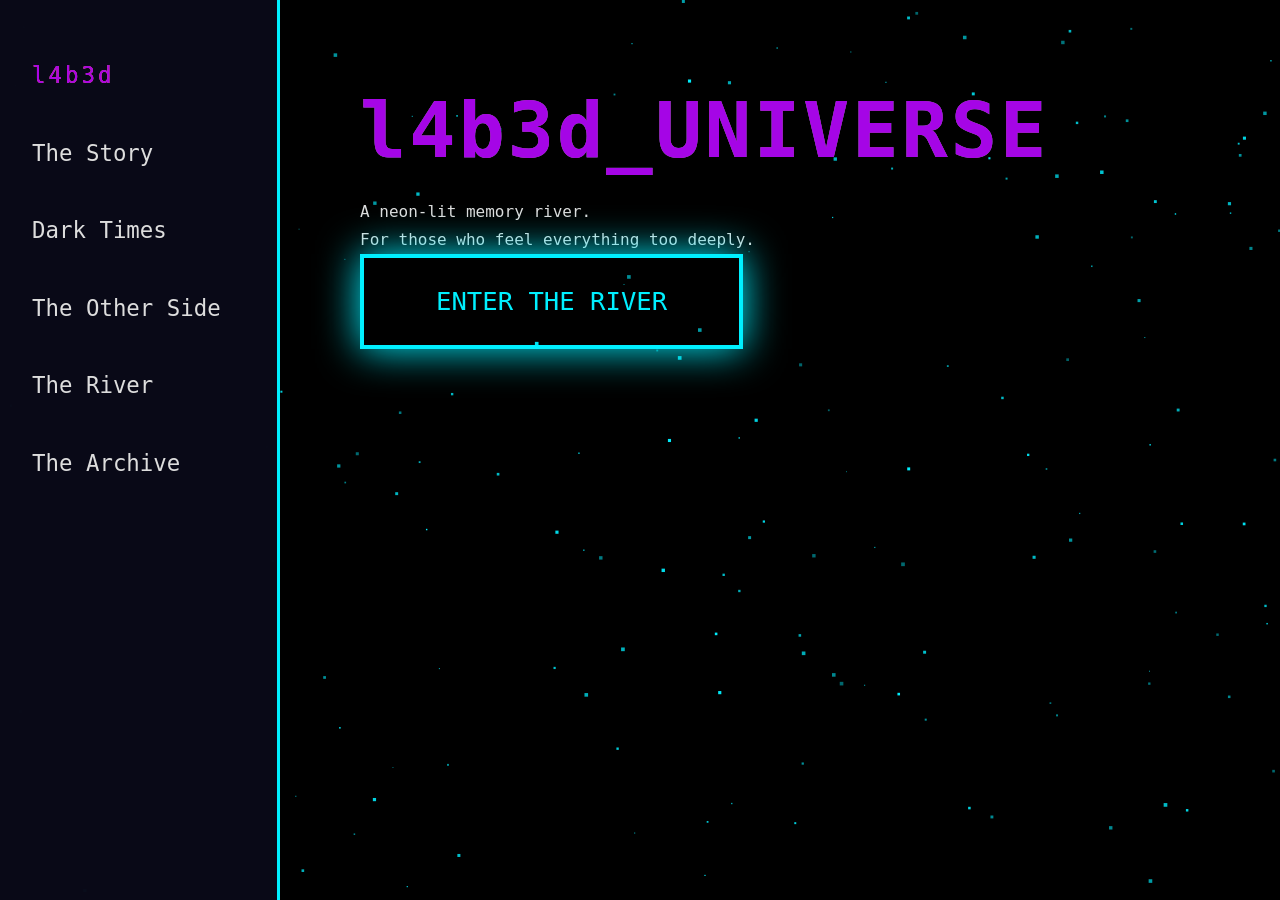
==== index.html @ 5bc18d7a "Initial commit - High-end premium l4b3d platform" ====
<!DOCTYPE html>
<html lang="en">
<head>
  <meta charset="UTF-8">
  <meta name="viewport" content="width=device-width, initial-scale=1.0">
  <title>l4b3d // ENTER THE RIVER</title>
  <link rel="stylesheet" href="style.css">
  <script defer src="script.js"></script>
</head>
<body class="home-page">
  <div class="noise-overlay"></div>
  <div class="background-layer"></div>
  <canvas class="particles-canvas" id="particles"></canvas>
  <div class="curtain" id="curtain"></div>

  <nav class="sidebar">
    <a href="index.html" class="logo glitch-text" data-text="l4b3d">l4b3d</a>
    <a href="the-story.html">The Story</a>
    <a href="dark-times.html">Dark Times</a>
    <a href="the-other-side.html">The Other Side</a>
    <a href="the-river.html">The River</a>
    <a href="the-archive.html">The Archive</a>
  </nav>

  <main class="hero">
    <h1 class="glitch-text hero-title" data-text="l4b3d_UNIVERSE">l4b3d_UNIVERSE</h1>
    <p class="tagline">A neon-lit memory river.<br>For those who feel everything too deeply.</p>
    <a href="the-river.html" class="enter-button">ENTER THE RIVER</a>
  </main>
</body>
</html>
---- style.css ----
:root {
  --neon-cyan: #00f0ff;
  --neon-pink: #ff003c;
  --neon-purple: #9d00ff;
  --dark: #050505;
  --glass: rgba(10,10,25,0.95);
}

* { margin:0; padding:0; box-sizing:border-box; }
body {
  background: var(--dark);
  color: #ddd;
  font-family: 'Share Tech Mono', monospace;
  line-height: 1.75;
  overflow-x: hidden;
}

.noise-overlay {
  position: fixed; inset: 0; z-index: 9999; pointer-events: none;
  background-image: url('https://i.imgur.com/3fZfK8L.png');
  opacity: 0.07; animation: noise 0.35s infinite;
}
.background-layer { position: fixed; inset: 0; z-index: -2; background: linear-gradient(rgba(5,5,15,0.88), rgba(5,5,15,0.88)), url('assets/gallery/f1.jpg') center/cover fixed; filter: brightness(0.32) contrast(1.15); }
.particles-canvas { position: fixed; inset: 0; z-index: -1; pointer-events: none; }
.curtain { position: fixed; inset: 0; background: #050505; z-index: 10000; transition: opacity 1.6s cubic-bezier(0.23,1,0.32,1); }

.sidebar {
  position: fixed; left: 0; top: 0; height: 100vh; width: 280px;
  background: var(--glass); backdrop-filter: blur(20px);
  border-right: 3px solid var(--neon-cyan);
  padding: 3.5rem 2rem; display: flex; flex-direction: column; gap: 2.4rem; z-index: 100;
}
.sidebar a { color: #ddd; text-decoration: none; font-size: 1.4rem; transition: all 0.3s cubic-bezier(0.23,1,0.32,1); }
.sidebar a:hover { color: var(--neon-cyan); text-shadow: 0 0 25px var(--neon-cyan); transform: translateX(10px); }

.glitch-text {
  position: relative; color: var(--neon-cyan); animation: glitch 2.2s infinite;
  font-size: 4.8rem; letter-spacing: 3px;
}
.glitch-text::before, .glitch-text::after {
  content: attr(data-text); position: absolute; top: 0; left: 0; opacity: 0.85;
}
.glitch-text::before { animation: glitch-1 0.9s infinite; color: var(--neon-pink); }
.glitch-text::after { animation: glitch-2 1.3s infinite; color: var(--neon-purple); }

@keyframes glitch { 0%,100% { transform: translate(0); } 20% { transform: translate(-3px,3px); } 40% { transform: translate(3px,-3px); } }

.enter-button, .premium-btn {
  padding: 1.3rem 4.5rem; border: 4px solid var(--neon-cyan); color: var(--neon-cyan);
  font-size: 1.6rem; text-decoration: none; display: inline-block; transition: all 0.4s cubic-bezier(0.23,1,0.32,1);
  box-shadow: 0 0 40px var(--neon-cyan);
}
.enter-button:hover, .premium-btn:hover { background: var(--neon-cyan); color: #000; transform: translateY(-4px) scale(1.02); }

main { margin-left: 280px; min-height: 100vh; padding: 4rem 5rem; }

/* Page-specific emotional tones */
.story-page .background-layer { filter: brightness(0.28) saturate(0.9); }
.dark-page .background-layer { filter: brightness(0.22) contrast(1.3); }
.river-page .background-layer { filter: brightness(0.35) saturate(1.1); }
.archive-page .background-layer { filter: brightness(0.3) contrast(1.2); }

/* Premium Grid & Cards */
.premium-grid {
  display: grid;
  grid-template-columns: repeat(auto-fit, minmax(320px, 1fr));
  gap: 2rem;
  margin-top: 2rem;
}
.card {
  background: rgba(15,15,30,0.85);
  border: 2px solid var(--neon-cyan);
  border-radius: 16px;
  padding: 2rem;
  transition: all 0.4s cubic-bezier(0.23,1,0.32,1);
  position: relative;
  overflow: hidden;
}
.card:hover {
  transform: translateY(-12px);
  box-shadow: 0 30px 70px rgba(0,240,255,0.15);
  border-color: var(--neon-pink);
}
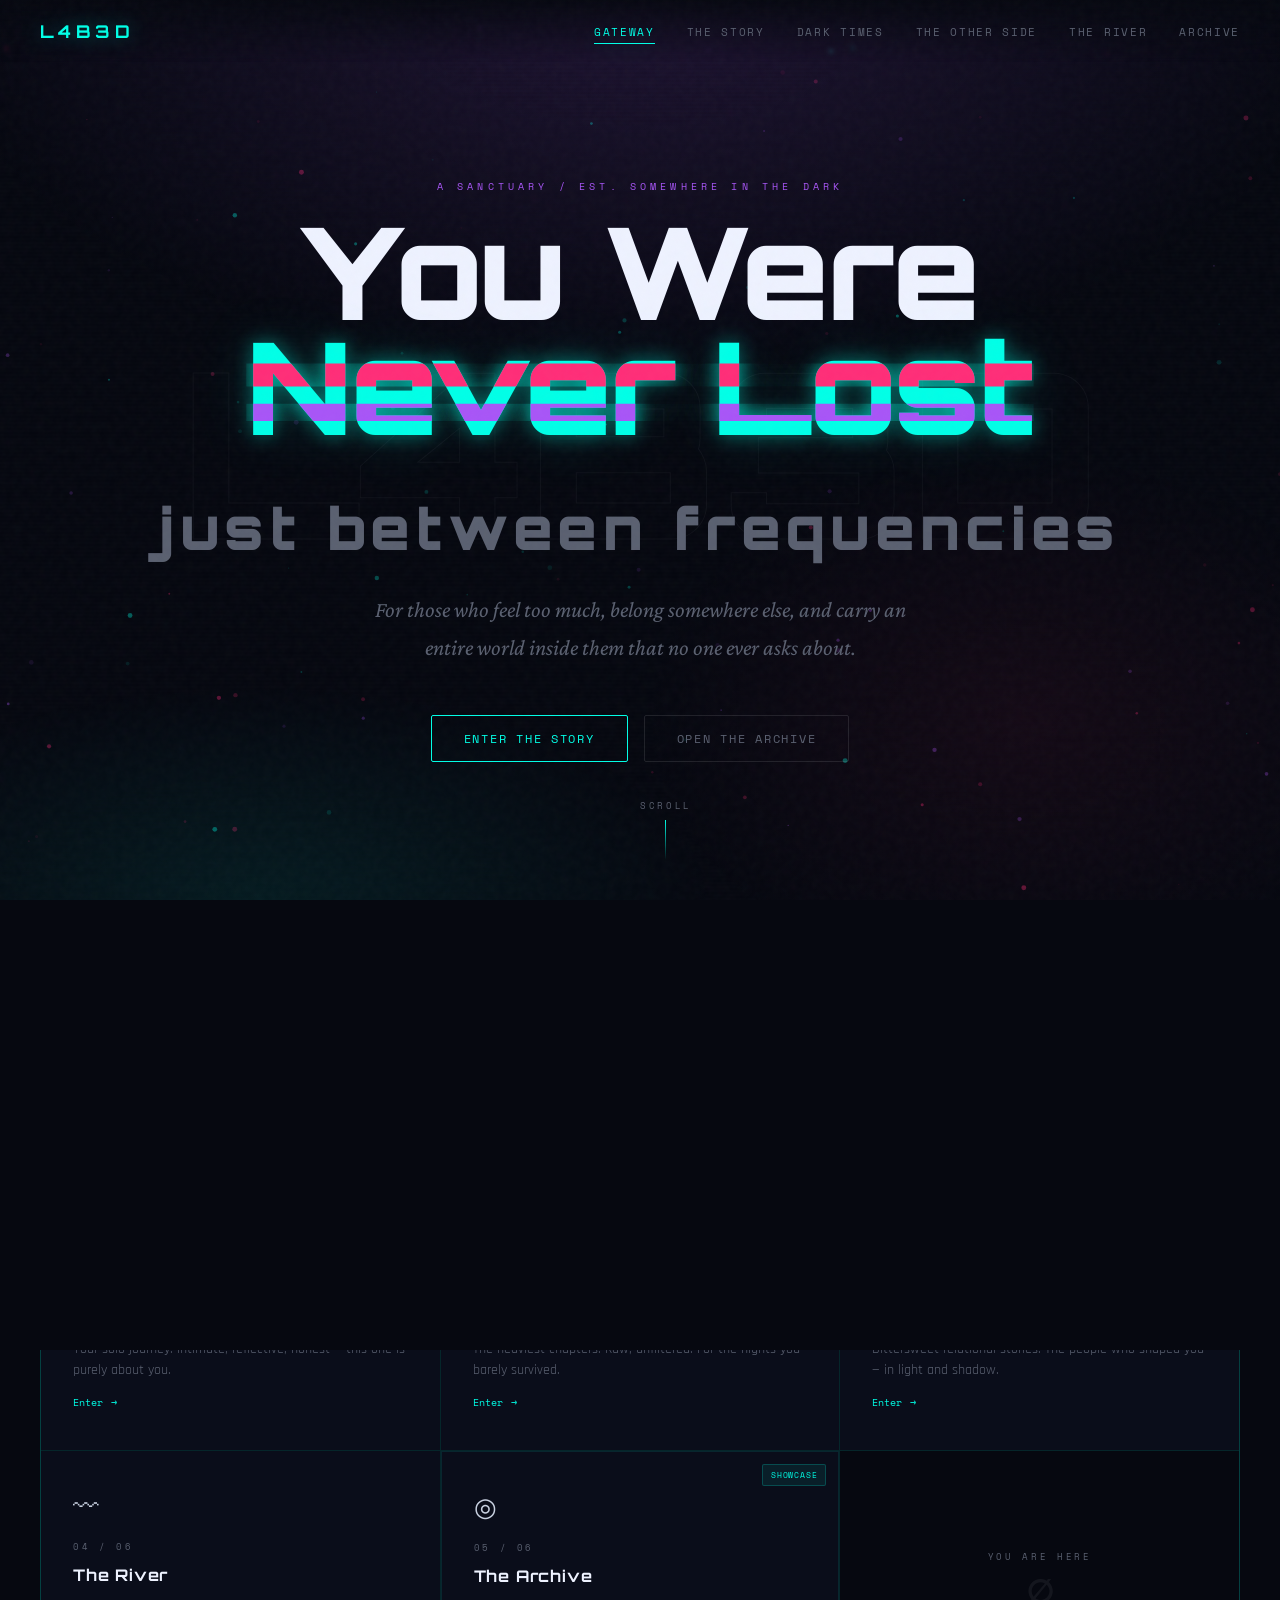
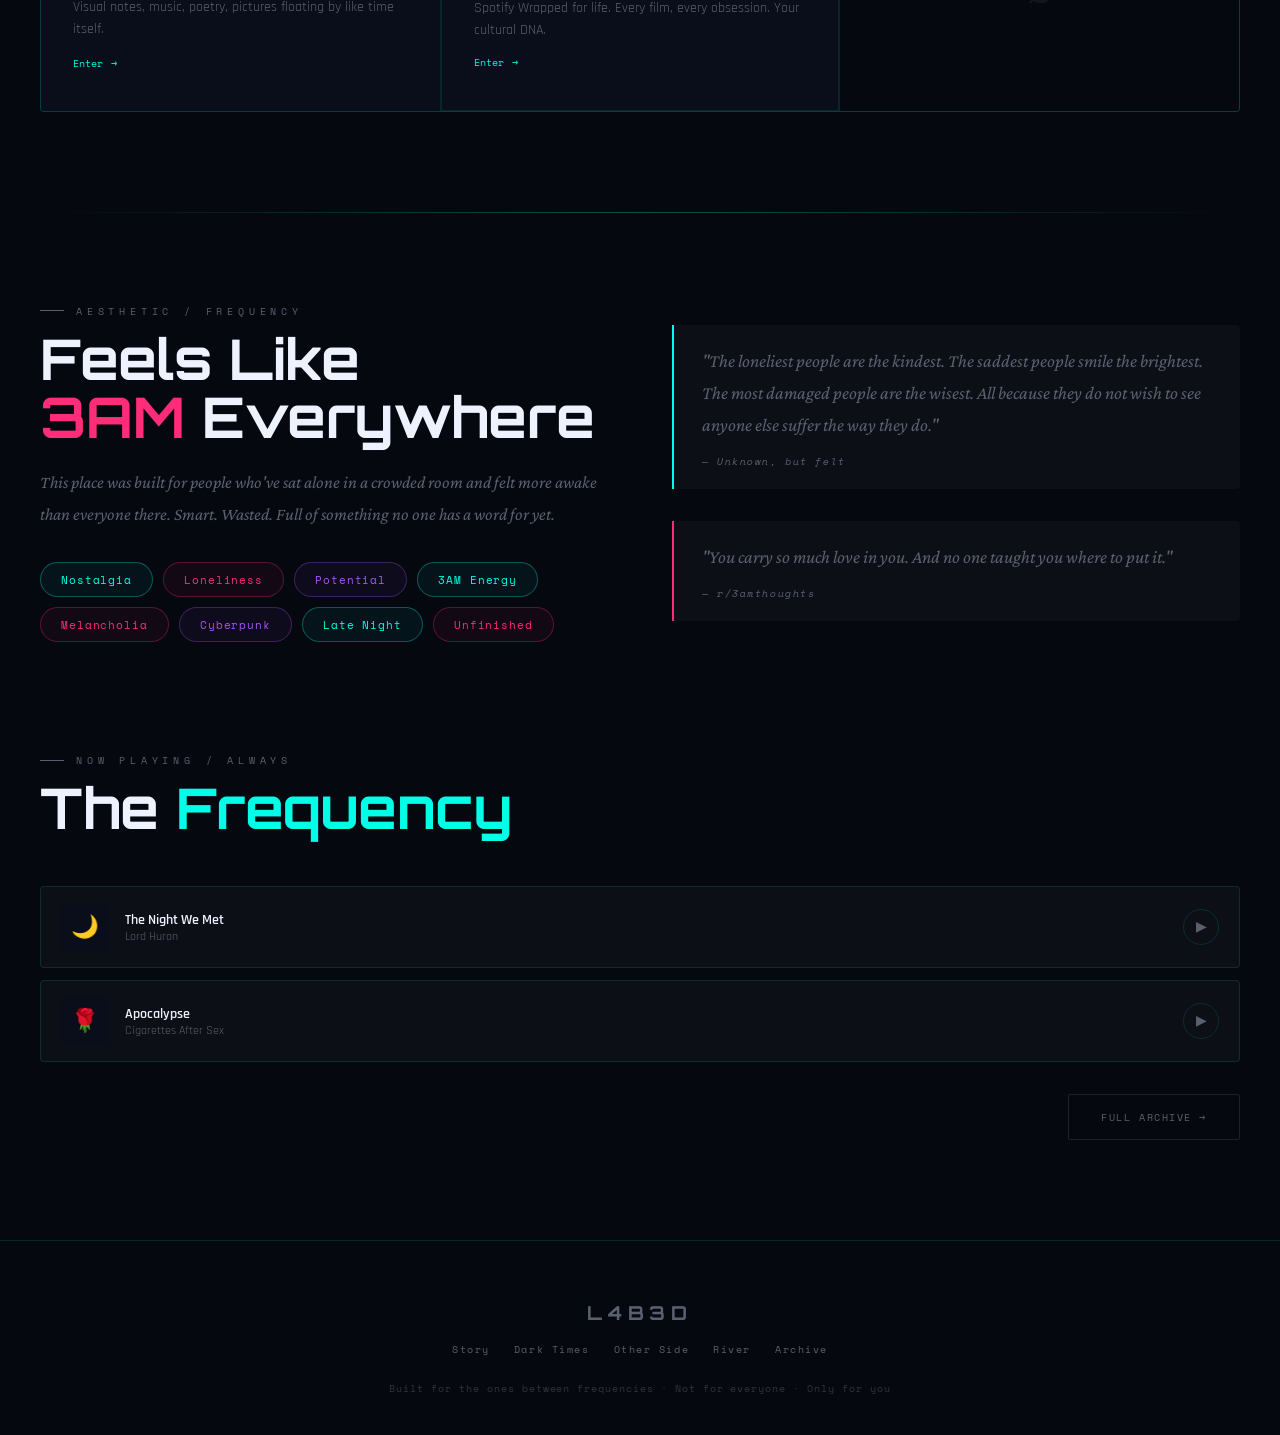
==== commit ce60db42: "Add files via upload" ====
--- a/index.html
+++ b/index.html
@@ -3,29 +3,254 @@
 <head>
   <meta charset="UTF-8">
   <meta name="viewport" content="width=device-width, initial-scale=1.0">
-  <title>l4b3d // ENTER THE RIVER</title>
+  <meta name="description" content="L4B3D — A digital sanctuary for the ones who feel too much and belong somewhere else.">
+  <meta name="theme-color" content="#060810">
+  <title>L4B3D — Gateway</title>
   <link rel="stylesheet" href="style.css">
-  <script defer src="script.js"></script>
+  <link rel="manifest" href="manifest.json">
+  <link rel="icon" type="image/svg+xml" href="data:image/svg+xml,<svg xmlns='http://www.w3.org/2000/svg' viewBox='0 0 32 32'><text y='26' font-size='28'>🌌</text></svg>">
 </head>
-<body class="home-page">
+<body>
+
+  <!-- CURSOR -->
+  <div class="cursor-dot"></div>
+  <div class="cursor-ring"></div>
+
+  <!-- NOISE -->
   <div class="noise-overlay"></div>
-  <div class="background-layer"></div>
-  <canvas class="particles-canvas" id="particles"></canvas>
-  <div class="curtain" id="curtain"></div>
-
-  <nav class="sidebar">
-    <a href="index.html" class="logo glitch-text" data-text="l4b3d">l4b3d</a>
+
+  <!-- PARTICLES -->
+  <canvas id="particle-canvas"></canvas>
+
+  <!-- LOADER -->
+  <div class="page-loader">
+    <div class="loader-logo">L4B3D</div>
+    <div class="loader-bar-wrap"><div class="loader-bar"></div></div>
+  </div>
+  <div class="curtain-top"></div>
+  <div class="curtain-bottom"></div>
+
+  <!-- NAV -->
+  <nav class="nav">
+    <a href="index.html" class="nav-logo">L4B3D</a>
+    <div class="nav-links">
+      <a href="index.html">Gateway</a>
+      <a href="the-story.html">The Story</a>
+      <a href="dark-times.html">Dark Times</a>
+      <a href="the-other-side.html">The Other Side</a>
+      <a href="the-river.html">The River</a>
+      <a href="the-archive.html">Archive</a>
+    </div>
+    <button class="nav-hamburger" aria-label="Menu">
+      <span></span><span></span><span></span>
+    </button>
+  </nav>
+
+  <!-- MOBILE MENU -->
+  <div class="mobile-menu">
+    <a href="index.html">Gateway</a>
     <a href="the-story.html">The Story</a>
     <a href="dark-times.html">Dark Times</a>
     <a href="the-other-side.html">The Other Side</a>
     <a href="the-river.html">The River</a>
-    <a href="the-archive.html">The Archive</a>
-  </nav>
-
-  <main class="hero">
-    <h1 class="glitch-text hero-title" data-text="l4b3d_UNIVERSE">l4b3d_UNIVERSE</h1>
-    <p class="tagline">A neon-lit memory river.<br>For those who feel everything too deeply.</p>
-    <a href="the-river.html" class="enter-button">ENTER THE RIVER</a>
-  </main>
+    <a href="the-archive.html">Archive</a>
+  </div>
+
+  <!-- HERO -->
+  <section class="hero">
+    <div class="hero-bg-gradient"></div>
+    <div class="scanlines"></div>
+
+    <!-- Big background text -->
+    <div class="parallax-text" style="top:50%;left:50%;transform:translate(-50%,-50%);">L4B3D</div>
+
+    <div class="hero-eyebrow">A Sanctuary / Est. Somewhere In The Dark</div>
+
+    <h1 class="hero-title">
+      You Were<br>
+      <span class="glitch" data-text="Never Lost">Never Lost</span><br>
+      <span style="font-size:0.45em;color:var(--text-dim);letter-spacing:0.1em">just between frequencies</span>
+    </h1>
+
+    <p class="hero-subtitle">
+      For those who feel too much, belong somewhere else,
+      and carry an entire world inside them that no one ever asks about.
+    </p>
+
+    <div class="hero-cta-group">
+      <a href="the-story.html" class="btn btn-primary">Enter The Story</a>
+      <a href="the-archive.html" class="btn btn-ghost">Open The Archive</a>
+    </div>
+
+    <!-- Scroll indicator -->
+    <div style="position:absolute;bottom:40px;left:50%;transform:translateX(-50%);display:flex;flex-direction:column;align-items:center;gap:8px;opacity:0;animation:fade-up 1s 2s forwards">
+      <span style="font-family:var(--font-mono);font-size:0.55rem;letter-spacing:0.3em;color:var(--text-dim)">SCROLL</span>
+      <div style="width:1px;height:40px;background:linear-gradient(180deg,var(--cyan),transparent);animation:scroll-pulse 2s infinite"></div>
+    </div>
+  </section>
+
+  <style>
+    @keyframes scroll-pulse {
+      0%,100% { opacity:0.4; transform:scaleY(1); }
+      50%      { opacity:1; transform:scaleY(1.1); }
+    }
+  </style>
+
+  <!-- GATEWAY SECTION -->
+  <section class="section">
+    <div class="section-inner">
+      <div class="section-label reveal">Navigate The Space</div>
+      <h2 class="section-title reveal">
+        Six <span class="accent">Rooms</span>,<br>One World
+      </h2>
+
+      <div class="gateway-grid reveal">
+        <a href="the-story.html" class="gateway-card">
+          <div class="gateway-icon">✦</div>
+          <div class="gateway-num">01 / 06</div>
+          <div class="gateway-title">The Story</div>
+          <div class="gateway-desc">Your solo journey. Intimate, reflective, honest — this one is purely about you.</div>
+          <div class="gateway-arrow">Enter <span>→</span></div>
+        </a>
+        <a href="dark-times.html" class="gateway-card">
+          <div class="gateway-icon">⬛</div>
+          <div class="gateway-num">02 / 06</div>
+          <div class="gateway-title">Dark Times</div>
+          <div class="gateway-desc">The heaviest chapters. Raw, unfiltered. For the nights you barely survived.</div>
+          <div class="gateway-arrow">Enter <span>→</span></div>
+        </a>
+        <a href="the-other-side.html" class="gateway-card">
+          <div class="gateway-icon">◈</div>
+          <div class="gateway-num">03 / 06</div>
+          <div class="gateway-title">The Other Side</div>
+          <div class="gateway-desc">Bittersweet relational stories. The people who shaped you — in light and shadow.</div>
+          <div class="gateway-arrow">Enter <span>→</span></div>
+        </a>
+        <a href="the-river.html" class="gateway-card">
+          <div class="gateway-icon">〰</div>
+          <div class="gateway-num">04 / 06</div>
+          <div class="gateway-title">The River</div>
+          <div class="gateway-desc">Visual notes, music, poetry, pictures floating by like time itself.</div>
+          <div class="gateway-arrow">Enter <span>→</span></div>
+        </a>
+        <a href="the-archive.html" class="gateway-card" style="border:1px solid rgba(0,255,231,0.1);position:relative;">
+          <div style="position:absolute;top:12px;right:12px;font-family:var(--font-mono);font-size:0.5rem;letter-spacing:0.1em;padding:4px 8px;background:rgba(0,255,231,0.08);border:1px solid rgba(0,255,231,0.2);border-radius:2px;color:var(--cyan)">SHOWCASE</div>
+          <div class="gateway-icon">◎</div>
+          <div class="gateway-num">05 / 06</div>
+          <div class="gateway-title">The Archive</div>
+          <div class="gateway-desc">Spotify Wrapped for life. Every film, every obsession. Your cultural DNA.</div>
+          <div class="gateway-arrow" style="color:var(--cyan)">Enter <span>→</span></div>
+        </a>
+        <div class="gateway-card" style="display:flex;align-items:center;justify-content:center;background:var(--bg);cursor:default">
+          <div style="text-align:center">
+            <div style="font-family:var(--font-mono);font-size:0.55rem;letter-spacing:0.3em;color:var(--text-dim);margin-bottom:8px">YOU ARE HERE</div>
+            <div style="font-family:var(--font-display);font-size:2rem;color:rgba(255,255,255,0.06);font-weight:900">∅</div>
+          </div>
+        </div>
+      </div>
+    </div>
+  </section>
+
+  <!-- MOOD SECTION -->
+  <section class="section" style="padding-top:0">
+    <div class="section-inner">
+      <hr class="hr-glow" style="margin-bottom:80px">
+
+      <div style="display:grid;grid-template-columns:1fr 1fr;gap:64px;align-items:center" class="reveal">
+        <div>
+          <div class="section-label">Aesthetic / Frequency</div>
+          <h2 class="section-title" style="margin-bottom:20px">
+            Feels Like<br>
+            <span class="accent-pink">3AM</span> Everywhere
+          </h2>
+          <p style="font-family:var(--font-serif);font-style:italic;font-size:1.1rem;color:var(--text-dim);line-height:1.8;margin-bottom:32px">
+            This place was built for people who've sat alone in a crowded room and felt more awake than everyone there.
+            Smart. Wasted. Full of something no one has a word for yet.
+          </p>
+          <div class="genre-cloud">
+            <span class="genre-bubble">Nostalgia</span>
+            <span class="genre-bubble">Loneliness</span>
+            <span class="genre-bubble">Potential</span>
+            <span class="genre-bubble">3AM Energy</span>
+            <span class="genre-bubble">Melancholia</span>
+            <span class="genre-bubble">Cyberpunk</span>
+            <span class="genre-bubble">Late Night</span>
+            <span class="genre-bubble">Unfinished</span>
+          </div>
+        </div>
+        <div>
+          <div class="quote-block">
+            <p>"The loneliest people are the kindest. The saddest people smile the brightest. The most damaged people are the wisest. All because they do not wish to see anyone else suffer the way they do."</p>
+            <cite>— Unknown, but felt</cite>
+          </div>
+          <div class="quote-block" style="border-left-color:var(--pink);margin-top:0">
+            <p>"You carry so much love in you. And no one taught you where to put it."</p>
+            <cite>— r/3amthoughts</cite>
+          </div>
+        </div>
+      </div>
+    </div>
+  </section>
+
+  <!-- MUSIC TEASER -->
+  <section class="section" style="padding-top:0">
+    <div class="section-inner">
+      <div class="section-label reveal">Now Playing / Always</div>
+      <h2 class="section-title reveal">The <span class="accent">Frequency</span></h2>
+
+      <div style="display:flex;flex-direction:column;gap:12px" class="reveal">
+        <div class="mini-player" data-src="assets/music/track1.mp3">
+          <div class="mini-player-thumb-ph">🌙</div>
+          <div class="mini-player-info">
+            <div class="mini-player-title">The Night We Met</div>
+            <div class="mini-player-artist">Lord Huron</div>
+          </div>
+          <div class="waveform">
+            <div class="waveform-bar"></div>
+            <div class="waveform-bar"></div>
+            <div class="waveform-bar"></div>
+            <div class="waveform-bar"></div>
+            <div class="waveform-bar"></div>
+          </div>
+          <button class="mini-player-btn" title="Play/Pause">▶</button>
+        </div>
+
+        <div class="mini-player" data-src="assets/music/track2.mp3">
+          <div class="mini-player-thumb-ph">🌹</div>
+          <div class="mini-player-info">
+            <div class="mini-player-title">Apocalypse</div>
+            <div class="mini-player-artist">Cigarettes After Sex</div>
+          </div>
+          <div class="waveform">
+            <div class="waveform-bar"></div>
+            <div class="waveform-bar"></div>
+            <div class="waveform-bar"></div>
+            <div class="waveform-bar"></div>
+            <div class="waveform-bar"></div>
+          </div>
+          <button class="mini-player-btn" title="Play/Pause">▶</button>
+        </div>
+      </div>
+
+      <div style="margin-top:32px;text-align:right">
+        <a href="the-archive.html" class="btn btn-ghost" style="font-size:0.65rem">Full Archive →</a>
+      </div>
+    </div>
+  </section>
+
+  <!-- FOOTER -->
+  <footer>
+    <div class="footer-logo">L4B3D</div>
+    <div class="footer-links">
+      <a href="the-story.html">Story</a>
+      <a href="dark-times.html">Dark Times</a>
+      <a href="the-other-side.html">Other Side</a>
+      <a href="the-river.html">River</a>
+      <a href="the-archive.html">Archive</a>
+    </div>
+    <div class="footer-copy">Built for the ones between frequencies · Not for everyone · Only for you</div>
+  </footer>
+
+  <script src="script.js"></script>
 </body>
-</html>+</html>
--- a/style.css
+++ b/style.css
@@ -1,83 +1,1344 @@
+/* ============================================================
+   L4B3D — MASTER STYLESHEET
+   Cyberpunk × Arcane × Melancholic Sanctuary
+   ============================================================ */
+
+@import url('https://fonts.googleapis.com/css2?family=Orbitron:wght@400;600;700;900&family=Rajdhani:wght@300;400;500;600;700&family=Space+Mono:ital,wght@0,400;0,700;1,400&family=Crimson+Pro:ital,wght@0,300;0,400;1,300;1,400&display=swap');
+
+/* ── CSS VARIABLES ─────────────────────────────────────────── */
 :root {
-  --neon-cyan: #00f0ff;
-  --neon-pink: #ff003c;
-  --neon-purple: #9d00ff;
-  --dark: #050505;
-  --glass: rgba(10,10,25,0.95);
-}
-
-* { margin:0; padding:0; box-sizing:border-box; }
+  --cyan:        #00ffe7;
+  --pink:        #ff2d78;
+  --purple:      #a855f7;
+  --purple-dark: #6d28d9;
+  --blue:        #1e3a5f;
+  --bg:          #060810;
+  --bg2:         #0a0d1a;
+  --bg3:         #0f1225;
+  --surface:     rgba(255,255,255,0.03);
+  --surface2:    rgba(255,255,255,0.06);
+  --border:      rgba(0,255,231,0.12);
+  --border-hot:  rgba(255,45,120,0.3);
+  --text:        #c8d0e0;
+  --text-dim:    #5a6070;
+  --text-bright: #eef2ff;
+  --glow-cyan:   0 0 20px rgba(0,255,231,0.4), 0 0 60px rgba(0,255,231,0.15);
+  --glow-pink:   0 0 20px rgba(255,45,120,0.4), 0 0 60px rgba(255,45,120,0.15);
+  --glow-purple: 0 0 20px rgba(168,85,247,0.4), 0 0 60px rgba(168,85,247,0.15);
+  --font-display: 'Orbitron', monospace;
+  --font-body:    'Rajdhani', sans-serif;
+  --font-mono:    'Space Mono', monospace;
+  --font-serif:   'Crimson Pro', serif;
+  --ease-out-expo: cubic-bezier(0.16,1,0.3,1);
+  --ease-in-expo:  cubic-bezier(0.7,0,0.84,0);
+}
+
+/* ── RESET ─────────────────────────────────────────────────── */
+*, *::before, *::after { box-sizing: border-box; margin: 0; padding: 0; }
+html { scroll-behavior: smooth; font-size: 16px; }
 body {
-  background: var(--dark);
-  color: #ddd;
-  font-family: 'Share Tech Mono', monospace;
+  font-family: var(--font-body);
+  background: var(--bg);
+  color: var(--text);
+  min-height: 100vh;
+  overflow-x: hidden;
+  cursor: none;
+}
+img { display: block; max-width: 100%; }
+a { color: inherit; text-decoration: none; }
+button { cursor: none; border: none; background: none; font-family: inherit; }
+ul { list-style: none; }
+
+/* ── CUSTOM CURSOR ─────────────────────────────────────────── */
+.cursor-dot,
+.cursor-ring {
+  position: fixed;
+  pointer-events: none;
+  z-index: 99999;
+  border-radius: 50%;
+  transform: translate(-50%,-50%);
+  transition: opacity 0.3s;
+}
+.cursor-dot {
+  width: 6px; height: 6px;
+  background: var(--cyan);
+  box-shadow: var(--glow-cyan);
+  transition: width 0.2s, height 0.2s, background 0.2s;
+}
+.cursor-ring {
+  width: 32px; height: 32px;
+  border: 1.5px solid rgba(0,255,231,0.5);
+  transition: width 0.3s var(--ease-out-expo),
+              height 0.3s var(--ease-out-expo),
+              border-color 0.3s,
+              transform 0.08s linear;
+}
+body.cursor-hover .cursor-dot  { width: 10px; height: 10px; background: var(--pink); box-shadow: var(--glow-pink); }
+body.cursor-hover .cursor-ring { width: 50px; height: 50px; border-color: rgba(255,45,120,0.4); }
+
+/* ── NOISE OVERLAY ─────────────────────────────────────────── */
+.noise-overlay {
+  position: fixed;
+  inset: -50%;
+  width: 200%; height: 200%;
+  opacity: 0.03;
+  pointer-events: none;
+  z-index: 9000;
+  background-image: url("data:image/svg+xml,%3Csvg viewBox='0 0 256 256' xmlns='http://www.w3.org/2000/svg'%3E%3Cfilter id='noise'%3E%3CfeTurbulence type='fractalNoise' baseFrequency='0.9' numOctaves='4' stitchTiles='stitch'/%3E%3C/filter%3E%3Crect width='100%25' height='100%25' filter='url(%23noise)'/%3E%3C/svg%3E");
+  animation: noise-shift 0.5s steps(1) infinite;
+}
+@keyframes noise-shift {
+  0%   { transform: translate(0,0); }
+  25%  { transform: translate(-2%,-1%); }
+  50%  { transform: translate(1%,2%); }
+  75%  { transform: translate(-1%,1%); }
+  100% { transform: translate(2%,-2%); }
+}
+
+/* ── CANVAS / PARTICLE LAYER ───────────────────────────────── */
+#particle-canvas {
+  position: fixed;
+  inset: 0;
+  pointer-events: none;
+  z-index: 1;
+  opacity: 0.6;
+}
+
+/* ── PAGE LOADER / CURTAIN ─────────────────────────────────── */
+.page-loader {
+  position: fixed;
+  inset: 0;
+  z-index: 99000;
+  display: flex;
+  align-items: center;
+  justify-content: center;
+  background: var(--bg);
+  flex-direction: column;
+  gap: 24px;
+}
+.page-loader.hidden { pointer-events: none; }
+
+.loader-logo {
+  font-family: var(--font-display);
+  font-size: clamp(2rem, 6vw, 4rem);
+  font-weight: 900;
+  letter-spacing: 0.3em;
+  color: var(--cyan);
+  text-shadow: var(--glow-cyan);
+  animation: loader-pulse 1.2s ease-in-out infinite;
+}
+@keyframes loader-pulse {
+  0%,100% { opacity: 1; text-shadow: var(--glow-cyan); }
+  50%      { opacity: 0.4; text-shadow: none; }
+}
+.loader-bar-wrap {
+  width: 200px;
+  height: 2px;
+  background: rgba(255,255,255,0.08);
+  border-radius: 2px;
+  overflow: hidden;
+}
+.loader-bar {
+  height: 100%;
+  background: linear-gradient(90deg, var(--cyan), var(--purple));
+  width: 0%;
+  transition: width 0.8s var(--ease-out-expo);
+  box-shadow: 0 0 12px var(--cyan);
+}
+
+.curtain-top,
+.curtain-bottom {
+  position: fixed;
+  left: 0; right: 0;
+  height: 50vh;
+  background: var(--bg);
+  z-index: 98000;
+  transition: transform 0.9s var(--ease-in-expo);
+}
+.curtain-top    { top: 0; transform: translateY(0); }
+.curtain-bottom { bottom: 0; transform: translateY(0); }
+.curtain-top.open    { transform: translateY(-100%); }
+.curtain-bottom.open { transform: translateY(100%); }
+
+/* ── NAVIGATION ─────────────────────────────────────────────── */
+.nav {
+  position: fixed;
+  top: 0; left: 0; right: 0;
+  z-index: 8000;
+  padding: 20px 40px;
+  display: flex;
+  align-items: center;
+  justify-content: space-between;
+  background: linear-gradient(180deg, rgba(6,8,16,0.95) 0%, transparent 100%);
+  backdrop-filter: blur(2px);
+}
+.nav-logo {
+  font-family: var(--font-display);
+  font-size: 1.1rem;
+  font-weight: 700;
+  letter-spacing: 0.25em;
+  color: var(--cyan);
+  text-shadow: var(--glow-cyan);
+  transition: color 0.3s;
+}
+.nav-logo:hover { color: var(--pink); text-shadow: var(--glow-pink); }
+
+.nav-links {
+  display: flex;
+  gap: 32px;
+  align-items: center;
+}
+.nav-links a {
+  font-family: var(--font-mono);
+  font-size: 0.7rem;
+  letter-spacing: 0.15em;
+  text-transform: uppercase;
+  color: var(--text-dim);
+  transition: color 0.3s, text-shadow 0.3s;
+  position: relative;
+}
+.nav-links a::after {
+  content: '';
+  position: absolute;
+  bottom: -4px; left: 0; right: 0;
+  height: 1px;
+  background: var(--cyan);
+  transform: scaleX(0);
+  transition: transform 0.3s var(--ease-out-expo);
+  box-shadow: var(--glow-cyan);
+}
+.nav-links a:hover,
+.nav-links a.active { color: var(--cyan); }
+.nav-links a:hover::after,
+.nav-links a.active::after { transform: scaleX(1); }
+
+.nav-hamburger {
+  display: none;
+  flex-direction: column;
+  gap: 5px;
+  padding: 4px;
+}
+.nav-hamburger span {
+  display: block;
+  width: 24px; height: 1.5px;
+  background: var(--cyan);
+  transition: transform 0.3s, opacity 0.3s;
+}
+
+.mobile-menu {
+  display: none;
+  position: fixed;
+  inset: 0;
+  z-index: 7500;
+  background: rgba(6,8,16,0.97);
+  backdrop-filter: blur(20px);
+  flex-direction: column;
+  align-items: center;
+  justify-content: center;
+  gap: 32px;
+}
+.mobile-menu a {
+  font-family: var(--font-display);
+  font-size: 1.4rem;
+  letter-spacing: 0.2em;
+  color: var(--text-dim);
+  transition: color 0.3s;
+}
+.mobile-menu a:hover { color: var(--cyan); text-shadow: var(--glow-cyan); }
+.mobile-menu.open { display: flex; }
+
+/* ── HERO SECTION ───────────────────────────────────────────── */
+.hero {
+  position: relative;
+  min-height: 100vh;
+  display: flex;
+  flex-direction: column;
+  align-items: center;
+  justify-content: center;
+  text-align: center;
+  padding: 120px 40px 80px;
+  z-index: 10;
+  overflow: hidden;
+}
+
+.hero-bg-gradient {
+  position: absolute;
+  inset: 0;
+  background:
+    radial-gradient(ellipse 80% 60% at 50% 0%, rgba(168,85,247,0.15) 0%, transparent 70%),
+    radial-gradient(ellipse 60% 40% at 20% 100%, rgba(0,255,231,0.08) 0%, transparent 60%),
+    radial-gradient(ellipse 50% 50% at 80% 80%, rgba(255,45,120,0.06) 0%, transparent 60%);
+  pointer-events: none;
+}
+
+.hero-eyebrow {
+  font-family: var(--font-mono);
+  font-size: 0.65rem;
+  letter-spacing: 0.4em;
+  text-transform: uppercase;
+  color: var(--purple);
+  margin-bottom: 20px;
+  opacity: 0;
+  animation: fade-up 1s 0.8s var(--ease-out-expo) forwards;
+}
+
+.hero-title {
+  font-family: var(--font-display);
+  font-size: clamp(3rem, 10vw, 8rem);
+  font-weight: 900;
+  line-height: 0.9;
+  letter-spacing: -0.02em;
+  color: var(--text-bright);
+  margin-bottom: 32px;
+  opacity: 0;
+  animation: fade-up 1s 1s var(--ease-out-expo) forwards;
+}
+
+.hero-title .glitch {
+  position: relative;
+  display: inline-block;
+  color: var(--cyan);
+  text-shadow: var(--glow-cyan);
+}
+.hero-title .glitch::before,
+.hero-title .glitch::after {
+  content: attr(data-text);
+  position: absolute;
+  inset: 0;
+  color: var(--cyan);
+}
+.hero-title .glitch::before {
+  animation: glitch-1 3.5s infinite;
+  color: var(--pink);
+  clip-path: polygon(0 30%, 100% 30%, 100% 50%, 0 50%);
+}
+.hero-title .glitch::after {
+  animation: glitch-2 3.5s infinite;
+  color: var(--purple);
+  clip-path: polygon(0 65%, 100% 65%, 100% 80%, 0 80%);
+}
+
+@keyframes glitch-1 {
+  0%,90%,100% { transform: translate(0); opacity: 0; }
+  92%          { transform: translate(-4px, 2px); opacity: 0.8; }
+  94%          { transform: translate(4px, -2px); opacity: 0.8; }
+  96%          { transform: translate(-2px, 0); opacity: 0.8; }
+  98%          { transform: translate(0); opacity: 0; }
+}
+@keyframes glitch-2 {
+  0%,88%,100% { transform: translate(0); opacity: 0; }
+  90%          { transform: translate(4px, -1px); opacity: 0.6; }
+  93%          { transform: translate(-3px, 2px); opacity: 0.6; }
+  96%          { transform: translate(0); opacity: 0; }
+}
+
+.hero-subtitle {
+  font-family: var(--font-serif);
+  font-size: clamp(1rem, 2.5vw, 1.4rem);
+  font-style: italic;
+  color: var(--text-dim);
+  max-width: 560px;
+  line-height: 1.7;
+  margin-bottom: 48px;
+  opacity: 0;
+  animation: fade-up 1s 1.2s var(--ease-out-expo) forwards;
+}
+
+.hero-cta-group {
+  display: flex;
+  gap: 16px;
+  flex-wrap: wrap;
+  justify-content: center;
+  opacity: 0;
+  animation: fade-up 1s 1.4s var(--ease-out-expo) forwards;
+}
+
+@keyframes fade-up {
+  from { opacity: 0; transform: translateY(24px); }
+  to   { opacity: 1; transform: translateY(0); }
+}
+
+/* ── BUTTONS ─────────────────────────────────────────────────── */
+.btn {
+  display: inline-flex;
+  align-items: center;
+  gap: 8px;
+  padding: 14px 32px;
+  font-family: var(--font-mono);
+  font-size: 0.72rem;
+  letter-spacing: 0.15em;
+  text-transform: uppercase;
+  border-radius: 2px;
+  transition: all 0.3s var(--ease-out-expo);
+  position: relative;
+  overflow: hidden;
+}
+.btn::before {
+  content: '';
+  position: absolute;
+  inset: 0;
+  opacity: 0;
+  transition: opacity 0.3s;
+}
+.btn:hover::before { opacity: 1; }
+
+.btn-primary {
+  background: transparent;
+  border: 1.5px solid var(--cyan);
+  color: var(--cyan);
+  box-shadow: inset 0 0 0 0 var(--cyan);
+}
+.btn-primary::before { background: rgba(0,255,231,0.08); }
+.btn-primary:hover {
+  box-shadow: var(--glow-cyan), inset 0 0 20px rgba(0,255,231,0.05);
+  color: var(--bg);
+  background: var(--cyan);
+}
+
+.btn-ghost {
+  background: transparent;
+  border: 1.5px solid rgba(255,255,255,0.1);
+  color: var(--text-dim);
+}
+.btn-ghost::before { background: rgba(255,255,255,0.04); }
+.btn-ghost:hover { border-color: var(--purple); color: var(--purple); }
+
+.btn-pink {
+  background: transparent;
+  border: 1.5px solid var(--pink);
+  color: var(--pink);
+}
+.btn-pink::before { background: rgba(255,45,120,0.08); }
+.btn-pink:hover {
+  background: var(--pink);
+  color: var(--bg);
+  box-shadow: var(--glow-pink);
+}
+
+/* ── SECTION COMMONS ────────────────────────────────────────── */
+.section {
+  position: relative;
+  z-index: 10;
+  padding: 100px 40px;
+}
+.section-inner {
+  max-width: 1200px;
+  margin: 0 auto;
+}
+.section-label {
+  font-family: var(--font-mono);
+  font-size: 0.6rem;
+  letter-spacing: 0.5em;
+  text-transform: uppercase;
+  color: var(--text-dim);
+  margin-bottom: 12px;
+  display: flex;
+  align-items: center;
+  gap: 12px;
+}
+.section-label::before {
+  content: '';
+  display: block;
+  width: 24px; height: 1px;
+  background: var(--text-dim);
+}
+.section-title {
+  font-family: var(--font-display);
+  font-size: clamp(2rem, 5vw, 3.5rem);
+  font-weight: 700;
+  color: var(--text-bright);
+  margin-bottom: 48px;
+  line-height: 1.05;
+}
+.section-title .accent { color: var(--cyan); }
+.section-title .accent-pink { color: var(--pink); }
+
+/* ── HORIZONTAL RULE ─────────────────────────────────────────── */
+.hr-glow {
+  border: none;
+  height: 1px;
+  background: linear-gradient(90deg, transparent, var(--cyan), transparent);
+  margin: 0 auto;
+  opacity: 0.3;
+}
+
+/* ── CARD GRID ───────────────────────────────────────────────── */
+.card-grid {
+  display: grid;
+  gap: 20px;
+}
+.card-grid-3 { grid-template-columns: repeat(3, 1fr); }
+.card-grid-2 { grid-template-columns: repeat(2, 1fr); }
+
+.card {
+  background: var(--surface);
+  border: 1px solid var(--border);
+  border-radius: 4px;
+  padding: 32px;
+  transition: border-color 0.3s, box-shadow 0.3s, transform 0.3s var(--ease-out-expo);
+  position: relative;
+  overflow: hidden;
+}
+.card::before {
+  content: '';
+  position: absolute;
+  top: 0; left: 0; right: 0;
+  height: 1px;
+  background: linear-gradient(90deg, transparent, var(--cyan), transparent);
+  opacity: 0;
+  transition: opacity 0.3s;
+}
+.card:hover { border-color: rgba(0,255,231,0.3); box-shadow: var(--glow-cyan); transform: translateY(-4px); }
+.card:hover::before { opacity: 1; }
+
+/* ── SPOTIFY CARD ────────────────────────────────────────────── */
+.spotify-card {
+  background: var(--surface);
+  border: 1px solid var(--border);
+  border-radius: 4px;
+  overflow: hidden;
+  transition: transform 0.3s var(--ease-out-expo), box-shadow 0.3s;
+  cursor: none;
+}
+.spotify-card:hover { transform: translateY(-6px) scale(1.01); box-shadow: var(--glow-purple); }
+.spotify-card-img {
+  aspect-ratio: 1;
+  overflow: hidden;
+  position: relative;
+}
+.spotify-card-img img {
+  width: 100%; height: 100%;
+  object-fit: cover;
+  transition: transform 0.5s var(--ease-out-expo);
+  filter: saturate(0.8);
+}
+.spotify-card:hover .spotify-card-img img { transform: scale(1.06); filter: saturate(1.1); }
+.spotify-card-img-overlay {
+  position: absolute;
+  inset: 0;
+  background: linear-gradient(180deg, transparent 40%, rgba(6,8,16,0.8));
+}
+.spotify-card-body { padding: 16px; }
+.spotify-card-rank {
+  font-family: var(--font-mono);
+  font-size: 0.6rem;
+  color: var(--text-dim);
+  letter-spacing: 0.2em;
+  margin-bottom: 6px;
+}
+.spotify-card-title {
+  font-family: var(--font-body);
+  font-size: 1rem;
+  font-weight: 600;
+  color: var(--text-bright);
+  margin-bottom: 4px;
+  white-space: nowrap;
+  overflow: hidden;
+  text-overflow: ellipsis;
+}
+.spotify-card-sub {
+  font-size: 0.82rem;
+  color: var(--text-dim);
+  white-space: nowrap;
+  overflow: hidden;
+  text-overflow: ellipsis;
+}
+.spotify-card-bar {
+  height: 2px;
+  background: linear-gradient(90deg, var(--purple), var(--pink));
+  margin-top: 12px;
+  border-radius: 2px;
+  box-shadow: 0 0 8px rgba(168,85,247,0.4);
+}
+
+/* ── STAT PILL ───────────────────────────────────────────────── */
+.stat-pill {
+  display: inline-flex;
+  align-items: center;
+  gap: 10px;
+  padding: 10px 20px;
+  background: var(--surface2);
+  border: 1px solid var(--border);
+  border-radius: 100px;
+  font-family: var(--font-mono);
+  font-size: 0.72rem;
+}
+.stat-pill-val {
+  font-size: 1.2rem;
+  font-weight: 700;
+  color: var(--cyan);
+  font-family: var(--font-display);
+}
+
+/* ── WATCHLIST CARD ──────────────────────────────────────────── */
+.watch-card {
+  background: var(--surface);
+  border: 1px solid var(--border);
+  border-radius: 4px;
+  overflow: hidden;
+  display: flex;
+  flex-direction: column;
+  transition: border-color 0.3s, box-shadow 0.3s, transform 0.3s var(--ease-out-expo);
+}
+.watch-card:hover { border-color: rgba(255,45,120,0.35); box-shadow: var(--glow-pink); transform: translateY(-4px); }
+.watch-card-img {
+  aspect-ratio: 2/3;
+  background: var(--bg3);
+  overflow: hidden;
+  position: relative;
+}
+.watch-card-img img { width: 100%; height: 100%; object-fit: cover; transition: transform 0.5s; }
+.watch-card:hover .watch-card-img img { transform: scale(1.05); }
+.watch-card-img-placeholder {
+  width: 100%; height: 100%;
+  display: flex;
+  align-items: center;
+  justify-content: center;
+  font-size: 2rem;
+  color: var(--text-dim);
+}
+.watch-badge {
+  position: absolute;
+  top: 8px; right: 8px;
+  font-family: var(--font-mono);
+  font-size: 0.55rem;
+  letter-spacing: 0.1em;
+  padding: 4px 8px;
+  border-radius: 2px;
+  text-transform: uppercase;
+}
+.watch-badge-movie { background: rgba(0,255,231,0.15); color: var(--cyan); border: 1px solid rgba(0,255,231,0.3); }
+.watch-badge-tv    { background: rgba(255,45,120,0.15); color: var(--pink); border: 1px solid rgba(255,45,120,0.3); }
+.watch-card-body { padding: 14px; flex: 1; }
+.watch-card-title {
+  font-weight: 600;
+  color: var(--text-bright);
+  font-size: 0.92rem;
+  margin-bottom: 4px;
+}
+.watch-card-meta {
+  font-size: 0.75rem;
+  color: var(--text-dim);
+  font-family: var(--font-mono);
+}
+.watch-card-rating {
+  display: flex;
+  align-items: center;
+  gap: 4px;
+  margin-top: 8px;
+  font-family: var(--font-mono);
+  font-size: 0.72rem;
+  color: #fbbf24;
+}
+
+/* ── MODAL ───────────────────────────────────────────────────── */
+.modal-overlay {
+  position: fixed;
+  inset: 0;
+  z-index: 50000;
+  background: rgba(6,8,16,0.92);
+  backdrop-filter: blur(16px);
+  display: flex;
+  align-items: center;
+  justify-content: center;
+  padding: 24px;
+  opacity: 0;
+  pointer-events: none;
+  transition: opacity 0.3s;
+}
+.modal-overlay.open { opacity: 1; pointer-events: all; }
+.modal {
+  background: var(--bg3);
+  border: 1px solid var(--border);
+  border-radius: 6px;
+  max-width: 680px;
+  width: 100%;
+  max-height: 90vh;
+  overflow-y: auto;
+  transform: translateY(32px) scale(0.97);
+  transition: transform 0.4s var(--ease-out-expo);
+  position: relative;
+}
+.modal-overlay.open .modal { transform: translateY(0) scale(1); }
+.modal-header {
+  padding: 32px 32px 0;
+  display: flex;
+  gap: 24px;
+  align-items: flex-start;
+}
+.modal-cover {
+  width: 120px; height: 120px;
+  border-radius: 2px;
+  object-fit: cover;
+  flex-shrink: 0;
+  box-shadow: var(--glow-purple);
+}
+.modal-cover-placeholder {
+  width: 120px; height: 120px;
+  background: var(--bg2);
+  border-radius: 2px;
+  display: flex;
+  align-items: center;
+  justify-content: center;
+  font-size: 3rem;
+  flex-shrink: 0;
+}
+.modal-title {
+  font-family: var(--font-display);
+  font-size: 1.3rem;
+  color: var(--text-bright);
+  margin-bottom: 6px;
+}
+.modal-artist {
+  font-size: 0.9rem;
+  color: var(--purple);
+  margin-bottom: 12px;
+}
+.modal-stats-row {
+  display: flex;
+  flex-wrap: wrap;
+  gap: 12px;
+  margin-top: 12px;
+}
+.modal-stat {
+  background: var(--surface2);
+  border: 1px solid var(--border);
+  border-radius: 100px;
+  padding: 6px 14px;
+  font-family: var(--font-mono);
+  font-size: 0.65rem;
+  color: var(--text-dim);
+}
+.modal-stat span { color: var(--cyan); font-weight: 700; }
+.modal-body { padding: 24px 32px 32px; }
+.modal-quote {
+  font-family: var(--font-serif);
+  font-style: italic;
+  font-size: 1.05rem;
+  color: var(--text-dim);
+  border-left: 2px solid var(--purple);
+  padding-left: 16px;
+  margin-bottom: 20px;
+  line-height: 1.7;
+}
+.modal-close {
+  position: absolute;
+  top: 20px; right: 20px;
+  width: 32px; height: 32px;
+  border-radius: 50%;
+  display: flex;
+  align-items: center;
+  justify-content: center;
+  background: var(--surface2);
+  border: 1px solid var(--border);
+  color: var(--text-dim);
+  font-size: 1.1rem;
+  transition: color 0.2s, border-color 0.2s;
+}
+.modal-close:hover { color: var(--pink); border-color: var(--pink); }
+
+/* ── SCROLLBAR ───────────────────────────────────────────────── */
+::-webkit-scrollbar { width: 4px; }
+::-webkit-scrollbar-track { background: var(--bg); }
+::-webkit-scrollbar-thumb { background: var(--purple-dark); border-radius: 2px; }
+::-webkit-scrollbar-thumb:hover { background: var(--purple); }
+
+/* ── TAB SYSTEM ─────────────────────────────────────────────── */
+.tabs {
+  display: flex;
+  gap: 0;
+  border-bottom: 1px solid var(--border);
+  margin-bottom: 48px;
+}
+.tab-btn {
+  padding: 14px 28px;
+  font-family: var(--font-mono);
+  font-size: 0.7rem;
+  letter-spacing: 0.15em;
+  text-transform: uppercase;
+  color: var(--text-dim);
+  border-bottom: 2px solid transparent;
+  margin-bottom: -1px;
+  transition: color 0.3s, border-color 0.3s;
+}
+.tab-btn:hover { color: var(--text); }
+.tab-btn.active { color: var(--cyan); border-color: var(--cyan); }
+.tab-panel { display: none; }
+.tab-panel.active { display: block; }
+
+/* ── GENRE BUBBLE ────────────────────────────────────────────── */
+.genre-cloud {
+  display: flex;
+  flex-wrap: wrap;
+  gap: 10px;
+}
+.genre-bubble {
+  padding: 8px 20px;
+  border-radius: 100px;
+  font-family: var(--font-mono);
+  font-size: 0.7rem;
+  letter-spacing: 0.08em;
+  border: 1px solid;
+  transition: all 0.3s;
+}
+.genre-bubble:nth-child(3n+1) { border-color: rgba(0,255,231,0.3); color: var(--cyan); background: rgba(0,255,231,0.05); }
+.genre-bubble:nth-child(3n+2) { border-color: rgba(255,45,120,0.3); color: var(--pink); background: rgba(255,45,120,0.05); }
+.genre-bubble:nth-child(3n)   { border-color: rgba(168,85,247,0.3); color: var(--purple); background: rgba(168,85,247,0.05); }
+.genre-bubble:hover { transform: scale(1.05); }
+
+/* ── LISTENING CLOCK ─────────────────────────────────────────── */
+.clock-wrap {
+  display: flex;
+  flex-direction: column;
+  align-items: center;
+  gap: 20px;
+}
+#listening-clock { border-radius: 50%; }
+
+/* ── FEATURE TRACK ───────────────────────────────────────────── */
+.feature-track {
+  display: flex;
+  gap: 32px;
+  align-items: center;
+  background: var(--surface);
+  border: 1px solid var(--border);
+  border-radius: 4px;
+  padding: 32px;
+  position: relative;
+  overflow: hidden;
+}
+.feature-track::before {
+  content: '';
+  position: absolute;
+  inset: 0;
+  background: radial-gradient(ellipse 60% 80% at 0% 50%, rgba(168,85,247,0.08) 0%, transparent 70%);
+  pointer-events: none;
+}
+.feature-track-cover {
+  width: 140px; height: 140px;
+  border-radius: 4px;
+  object-fit: cover;
+  flex-shrink: 0;
+  box-shadow: var(--glow-purple);
+}
+.feature-track-cover-ph {
+  width: 140px; height: 140px;
+  background: var(--bg2);
+  border-radius: 4px;
+  flex-shrink: 0;
+  display: flex;
+  align-items: center;
+  justify-content: center;
+  font-size: 3.5rem;
+}
+.feature-track-info { flex: 1; }
+.feature-track-label {
+  font-family: var(--font-mono);
+  font-size: 0.6rem;
+  letter-spacing: 0.35em;
+  color: var(--purple);
+  text-transform: uppercase;
+  margin-bottom: 8px;
+}
+.feature-track-title {
+  font-family: var(--font-display);
+  font-size: clamp(1.4rem, 3vw, 2rem);
+  color: var(--text-bright);
+  margin-bottom: 4px;
+}
+.feature-track-artist { color: var(--text-dim); margin-bottom: 16px; font-size: 0.95rem; }
+
+/* ── TIMELINE ────────────────────────────────────────────────── */
+.timeline {
+  position: relative;
+  padding-left: 32px;
+}
+.timeline::before {
+  content: '';
+  position: absolute;
+  left: 0; top: 0; bottom: 0;
+  width: 1px;
+  background: linear-gradient(180deg, var(--cyan), var(--purple), var(--pink));
+  opacity: 0.3;
+}
+.timeline-item {
+  position: relative;
+  margin-bottom: 40px;
+}
+.timeline-item::before {
+  content: '';
+  position: absolute;
+  left: -36px; top: 6px;
+  width: 8px; height: 8px;
+  border-radius: 50%;
+  border: 1.5px solid var(--cyan);
+  background: var(--bg);
+  box-shadow: var(--glow-cyan);
+}
+.timeline-date {
+  font-family: var(--font-mono);
+  font-size: 0.65rem;
+  color: var(--text-dim);
+  letter-spacing: 0.2em;
+  margin-bottom: 8px;
+}
+.timeline-text {
+  font-family: var(--font-serif);
+  font-size: 1.05rem;
+  color: var(--text);
   line-height: 1.75;
-  overflow-x: hidden;
-}
-
-.noise-overlay {
-  position: fixed; inset: 0; z-index: 9999; pointer-events: none;
-  background-image: url('https://i.imgur.com/3fZfK8L.png');
-  opacity: 0.07; animation: noise 0.35s infinite;
-}
-.background-layer { position: fixed; inset: 0; z-index: -2; background: linear-gradient(rgba(5,5,15,0.88), rgba(5,5,15,0.88)), url('assets/gallery/f1.jpg') center/cover fixed; filter: brightness(0.32) contrast(1.15); }
-.particles-canvas { position: fixed; inset: 0; z-index: -1; pointer-events: none; }
-.curtain { position: fixed; inset: 0; background: #050505; z-index: 10000; transition: opacity 1.6s cubic-bezier(0.23,1,0.32,1); }
-
-.sidebar {
-  position: fixed; left: 0; top: 0; height: 100vh; width: 280px;
-  background: var(--glass); backdrop-filter: blur(20px);
-  border-right: 3px solid var(--neon-cyan);
-  padding: 3.5rem 2rem; display: flex; flex-direction: column; gap: 2.4rem; z-index: 100;
-}
-.sidebar a { color: #ddd; text-decoration: none; font-size: 1.4rem; transition: all 0.3s cubic-bezier(0.23,1,0.32,1); }
-.sidebar a:hover { color: var(--neon-cyan); text-shadow: 0 0 25px var(--neon-cyan); transform: translateX(10px); }
-
-.glitch-text {
-  position: relative; color: var(--neon-cyan); animation: glitch 2.2s infinite;
-  font-size: 4.8rem; letter-spacing: 3px;
-}
-.glitch-text::before, .glitch-text::after {
-  content: attr(data-text); position: absolute; top: 0; left: 0; opacity: 0.85;
-}
-.glitch-text::before { animation: glitch-1 0.9s infinite; color: var(--neon-pink); }
-.glitch-text::after { animation: glitch-2 1.3s infinite; color: var(--neon-purple); }
-
-@keyframes glitch { 0%,100% { transform: translate(0); } 20% { transform: translate(-3px,3px); } 40% { transform: translate(3px,-3px); } }
-
-.enter-button, .premium-btn {
-  padding: 1.3rem 4.5rem; border: 4px solid var(--neon-cyan); color: var(--neon-cyan);
-  font-size: 1.6rem; text-decoration: none; display: inline-block; transition: all 0.4s cubic-bezier(0.23,1,0.32,1);
-  box-shadow: 0 0 40px var(--neon-cyan);
-}
-.enter-button:hover, .premium-btn:hover { background: var(--neon-cyan); color: #000; transform: translateY(-4px) scale(1.02); }
-
-main { margin-left: 280px; min-height: 100vh; padding: 4rem 5rem; }
-
-/* Page-specific emotional tones */
-.story-page .background-layer { filter: brightness(0.28) saturate(0.9); }
-.dark-page .background-layer { filter: brightness(0.22) contrast(1.3); }
-.river-page .background-layer { filter: brightness(0.35) saturate(1.1); }
-.archive-page .background-layer { filter: brightness(0.3) contrast(1.2); }
-
-/* Premium Grid & Cards */
-.premium-grid {
+}
+
+/* ── QUOTE BLOCK ─────────────────────────────────────────────── */
+.quote-block {
+  border-left: 2px solid var(--cyan);
+  padding: 20px 28px;
+  background: var(--surface);
+  border-radius: 0 4px 4px 0;
+  margin: 32px 0;
+}
+.quote-block p {
+  font-family: var(--font-serif);
+  font-style: italic;
+  font-size: 1.15rem;
+  color: var(--text-dim);
+  line-height: 1.75;
+}
+.quote-block cite {
+  display: block;
+  margin-top: 12px;
+  font-family: var(--font-mono);
+  font-size: 0.65rem;
+  letter-spacing: 0.15em;
+  color: var(--text-dim);
+}
+
+/* ── PARALLAX TEXT (big background word) ─────────────────────── */
+.parallax-text {
+  font-family: var(--font-display);
+  font-size: clamp(5rem, 18vw, 16rem);
+  font-weight: 900;
+  color: transparent;
+  -webkit-text-stroke: 1px rgba(255,255,255,0.04);
+  position: absolute;
+  pointer-events: none;
+  user-select: none;
+  white-space: nowrap;
+}
+
+/* ── PAGE INTRO (non-home pages) ─────────────────────────────── */
+.page-intro {
+  min-height: 60vh;
+  display: flex;
+  flex-direction: column;
+  justify-content: flex-end;
+  padding: 160px 40px 80px;
+  position: relative;
+  overflow: hidden;
+  z-index: 10;
+}
+
+/* ── FOOTER ──────────────────────────────────────────────────── */
+footer {
+  position: relative;
+  z-index: 10;
+  padding: 60px 40px 40px;
+  border-top: 1px solid var(--border);
+  text-align: center;
+}
+.footer-logo {
+  font-family: var(--font-display);
+  font-size: 1.2rem;
+  font-weight: 700;
+  letter-spacing: 0.3em;
+  color: var(--text-dim);
+  margin-bottom: 16px;
+}
+.footer-links {
+  display: flex;
+  justify-content: center;
+  gap: 24px;
+  margin-bottom: 24px;
+}
+.footer-links a {
+  font-family: var(--font-mono);
+  font-size: 0.65rem;
+  letter-spacing: 0.15em;
+  color: var(--text-dim);
+  transition: color 0.3s;
+}
+.footer-links a:hover { color: var(--cyan); }
+.footer-copy {
+  font-family: var(--font-mono);
+  font-size: 0.6rem;
+  color: var(--text-dim);
+  opacity: 0.5;
+  letter-spacing: 0.1em;
+}
+
+/* ── SCROLL REVEAL ───────────────────────────────────────────── */
+.reveal {
+  opacity: 0;
+  transform: translateY(32px);
+  transition: opacity 0.8s var(--ease-out-expo), transform 0.8s var(--ease-out-expo);
+}
+.reveal.visible { opacity: 1; transform: none; }
+.reveal-delay-1 { transition-delay: 0.1s; }
+.reveal-delay-2 { transition-delay: 0.2s; }
+.reveal-delay-3 { transition-delay: 0.3s; }
+.reveal-delay-4 { transition-delay: 0.4s; }
+.reveal-delay-5 { transition-delay: 0.5s; }
+
+/* ── HOME PAGE GATEWAY CARDS ─────────────────────────────────── */
+.gateway-grid {
   display: grid;
-  grid-template-columns: repeat(auto-fit, minmax(320px, 1fr));
-  gap: 2rem;
-  margin-top: 2rem;
-}
-.card {
-  background: rgba(15,15,30,0.85);
-  border: 2px solid var(--neon-cyan);
-  border-radius: 16px;
-  padding: 2rem;
-  transition: all 0.4s cubic-bezier(0.23,1,0.32,1);
-  position: relative;
-  overflow: hidden;
-}
-.card:hover {
-  transform: translateY(-12px);
-  box-shadow: 0 30px 70px rgba(0,240,255,0.15);
-  border-color: var(--neon-pink);
-}+  grid-template-columns: repeat(3, 1fr);
+  gap: 1px;
+  background: var(--border);
+  border: 1px solid var(--border);
+  border-radius: 4px;
+  overflow: hidden;
+}
+.gateway-card {
+  background: var(--bg2);
+  padding: 40px 32px;
+  display: flex;
+  flex-direction: column;
+  gap: 12px;
+  transition: background 0.3s;
+  position: relative;
+  overflow: hidden;
+}
+.gateway-card::after {
+  content: '';
+  position: absolute;
+  bottom: 0; left: 0; right: 0;
+  height: 2px;
+  background: linear-gradient(90deg, var(--cyan), var(--purple));
+  transform: scaleX(0);
+  transition: transform 0.4s var(--ease-out-expo);
+  transform-origin: left;
+}
+.gateway-card:hover { background: var(--bg3); }
+.gateway-card:hover::after { transform: scaleX(1); }
+.gateway-icon {
+  font-size: 1.6rem;
+  margin-bottom: 4px;
+}
+.gateway-num {
+  font-family: var(--font-mono);
+  font-size: 0.55rem;
+  letter-spacing: 0.3em;
+  color: var(--text-dim);
+}
+.gateway-title {
+  font-family: var(--font-display);
+  font-size: 1rem;
+  font-weight: 700;
+  color: var(--text-bright);
+  letter-spacing: 0.05em;
+}
+.gateway-desc {
+  font-size: 0.85rem;
+  color: var(--text-dim);
+  line-height: 1.6;
+}
+.gateway-arrow {
+  margin-top: auto;
+  font-family: var(--font-mono);
+  font-size: 0.65rem;
+  color: var(--cyan);
+  display: flex;
+  align-items: center;
+  gap: 8px;
+}
+
+/* ── DARK TIMES SPECIFIC ─────────────────────────────────────── */
+.raw-text {
+  font-family: var(--font-serif);
+  font-size: clamp(1rem, 2vw, 1.25rem);
+  line-height: 1.9;
+  color: var(--text-dim);
+  max-width: 700px;
+}
+.raw-text strong { color: var(--text); font-style: italic; }
+.raw-text .highlight { color: var(--pink); }
+
+.emotion-bar {
+  margin: 40px 0;
+}
+.emotion-bar-label {
+  display: flex;
+  justify-content: space-between;
+  font-family: var(--font-mono);
+  font-size: 0.65rem;
+  color: var(--text-dim);
+  letter-spacing: 0.1em;
+  margin-bottom: 8px;
+}
+.emotion-bar-track {
+  height: 3px;
+  background: var(--surface2);
+  border-radius: 2px;
+  overflow: hidden;
+}
+.emotion-bar-fill {
+  height: 100%;
+  border-radius: 2px;
+  transition: width 1.5s var(--ease-out-expo);
+}
+.emotion-bar-fill.cyan   { background: linear-gradient(90deg, var(--cyan), rgba(0,255,231,0.4)); box-shadow: 0 0 8px var(--cyan); }
+.emotion-bar-fill.pink   { background: linear-gradient(90deg, var(--pink), rgba(255,45,120,0.4)); box-shadow: 0 0 8px var(--pink); }
+.emotion-bar-fill.purple { background: linear-gradient(90deg, var(--purple), rgba(168,85,247,0.4)); box-shadow: 0 0 8px var(--purple); }
+
+/* ── THE RIVER SPECIFIC ──────────────────────────────────────── */
+.river-note {
+  background: var(--surface);
+  border: 1px solid var(--border);
+  border-radius: 4px;
+  padding: 28px 32px;
+  margin-bottom: 24px;
+  position: relative;
+  overflow: hidden;
+}
+.river-note::before {
+  content: '"';
+  position: absolute;
+  top: -20px; left: 16px;
+  font-family: var(--font-serif);
+  font-size: 10rem;
+  color: rgba(168,85,247,0.06);
+  line-height: 1;
+  pointer-events: none;
+}
+.river-note-text {
+  font-family: var(--font-serif);
+  font-style: italic;
+  font-size: 1.1rem;
+  color: var(--text-dim);
+  line-height: 1.8;
+  margin-bottom: 16px;
+}
+.river-note-meta {
+  font-family: var(--font-mono);
+  font-size: 0.62rem;
+  letter-spacing: 0.2em;
+  color: var(--text-dim);
+  opacity: 0.6;
+}
+
+.river-gallery {
+  display: grid;
+  grid-template-columns: repeat(3, 1fr);
+  gap: 8px;
+}
+.river-gallery-item {
+  aspect-ratio: 1;
+  overflow: hidden;
+  border-radius: 2px;
+  position: relative;
+}
+.river-gallery-item img {
+  width: 100%; height: 100%;
+  object-fit: cover;
+  transition: transform 0.5s var(--ease-out-expo), filter 0.3s;
+  filter: saturate(0.7) brightness(0.8);
+}
+.river-gallery-item:hover img { transform: scale(1.08); filter: saturate(1) brightness(1); }
+.river-gallery-item-overlay {
+  position: absolute;
+  inset: 0;
+  background: linear-gradient(180deg, transparent 50%, rgba(6,8,16,0.7));
+  display: flex;
+  align-items: flex-end;
+  padding: 12px;
+  opacity: 0;
+  transition: opacity 0.3s;
+}
+.river-gallery-item:hover .river-gallery-item-overlay { opacity: 1; }
+.river-gallery-item-caption {
+  font-family: var(--font-serif);
+  font-style: italic;
+  font-size: 0.8rem;
+  color: var(--text);
+}
+
+/* ── MUSIC PLAYER MINI ───────────────────────────────────────── */
+.mini-player {
+  display: flex;
+  align-items: center;
+  gap: 16px;
+  padding: 16px 20px;
+  background: var(--surface);
+  border: 1px solid var(--border);
+  border-radius: 4px;
+}
+.mini-player-thumb {
+  width: 48px; height: 48px;
+  border-radius: 2px;
+  object-fit: cover;
+  flex-shrink: 0;
+}
+.mini-player-thumb-ph {
+  width: 48px; height: 48px;
+  background: var(--bg2);
+  border-radius: 2px;
+  display: flex;
+  align-items: center;
+  justify-content: center;
+  font-size: 1.4rem;
+  flex-shrink: 0;
+}
+.mini-player-info { flex: 1; min-width: 0; }
+.mini-player-title {
+  font-weight: 600;
+  color: var(--text-bright);
+  font-size: 0.88rem;
+  white-space: nowrap;
+  overflow: hidden;
+  text-overflow: ellipsis;
+}
+.mini-player-artist { font-size: 0.75rem; color: var(--text-dim); }
+.mini-player-btn {
+  width: 36px; height: 36px;
+  border-radius: 50%;
+  border: 1px solid var(--border);
+  display: flex;
+  align-items: center;
+  justify-content: center;
+  color: var(--text-dim);
+  font-size: 0.85rem;
+  transition: all 0.3s;
+  flex-shrink: 0;
+}
+.mini-player-btn:hover { border-color: var(--cyan); color: var(--cyan); }
+.mini-player-btn.playing { border-color: var(--cyan); color: var(--cyan); box-shadow: var(--glow-cyan); }
+
+/* ── LOADING SPINNER ─────────────────────────────────────────── */
+.spinner {
+  width: 32px; height: 32px;
+  border: 2px solid var(--border);
+  border-top-color: var(--cyan);
+  border-radius: 50%;
+  animation: spin 0.8s linear infinite;
+  margin: 40px auto;
+}
+@keyframes spin { to { transform: rotate(360deg); } }
+
+/* ── RESPONSIVE ──────────────────────────────────────────────── */
+@media (max-width: 1024px) {
+  .card-grid-3 { grid-template-columns: repeat(2, 1fr); }
+  .gateway-grid { grid-template-columns: repeat(2, 1fr); }
+  .feature-track { flex-direction: column; align-items: flex-start; }
+  .feature-track-cover, .feature-track-cover-ph { width: 100%; height: 220px; border-radius: 4px; }
+}
+
+@media (max-width: 768px) {
+  .nav { padding: 16px 20px; }
+  .nav-links { display: none; }
+  .nav-hamburger { display: flex; }
+  .section { padding: 64px 20px; }
+  .hero { padding: 100px 20px 60px; }
+  .page-intro { padding: 120px 20px 60px; }
+  .card-grid-3, .card-grid-2 { grid-template-columns: 1fr; }
+  .gateway-grid { grid-template-columns: 1fr; }
+  .river-gallery { grid-template-columns: repeat(2, 1fr); }
+  .modal-header { flex-direction: column; }
+  .modal-cover, .modal-cover-placeholder { width: 100%; height: 200px; }
+  .feature-track-cover, .feature-track-cover-ph { height: 180px; }
+  .tabs { overflow-x: auto; }
+  footer { padding: 40px 20px 32px; }
+}
+
+@media (max-width: 480px) {
+  .hero-title { font-size: 2.8rem; }
+  .river-gallery { grid-template-columns: 1fr; }
+  .modal { max-height: 85vh; }
+  .modal-header { padding: 20px 20px 0; }
+  .modal-body { padding: 16px 20px 24px; }
+}
+
+/* ── NEON TEXT UTILITIES ─────────────────────────────────────── */
+.neon-cyan   { color: var(--cyan); text-shadow: var(--glow-cyan); }
+.neon-pink   { color: var(--pink); text-shadow: var(--glow-pink); }
+.neon-purple { color: var(--purple); text-shadow: var(--glow-purple); }
+
+/* ── SCANLINE EFFECT ─────────────────────────────────────────── */
+.scanlines {
+  position: absolute;
+  inset: 0;
+  pointer-events: none;
+  background: repeating-linear-gradient(
+    0deg,
+    transparent,
+    transparent 2px,
+    rgba(0,0,0,0.03) 2px,
+    rgba(0,0,0,0.03) 4px
+  );
+}
+
+/* ── ARCHIVE PAGE SPECIFIC ───────────────────────────────────── */
+.archive-hero-stat {
+  display: flex;
+  flex-direction: column;
+  align-items: center;
+  gap: 4px;
+  padding: 24px 40px;
+  background: var(--surface);
+  border: 1px solid var(--border);
+  border-radius: 4px;
+}
+.archive-hero-stat-val {
+  font-family: var(--font-display);
+  font-size: clamp(2rem, 5vw, 3.5rem);
+  font-weight: 900;
+  color: var(--cyan);
+  text-shadow: var(--glow-cyan);
+}
+.archive-hero-stat-label {
+  font-family: var(--font-mono);
+  font-size: 0.6rem;
+  letter-spacing: 0.25em;
+  text-transform: uppercase;
+  color: var(--text-dim);
+  text-align: center;
+}
+.archive-stats-row {
+  display: grid;
+  grid-template-columns: repeat(4, 1fr);
+  gap: 16px;
+  margin-bottom: 64px;
+}
+@media (max-width: 768px) {
+  .archive-stats-row { grid-template-columns: repeat(2, 1fr); }
+}
+@media (max-width: 480px) {
+  .archive-stats-row { grid-template-columns: 1fr; }
+}
+
+/* ── WAVEFORM ANIMATION ──────────────────────────────────────── */
+.waveform {
+  display: flex;
+  align-items: center;
+  gap: 3px;
+  height: 24px;
+}
+.waveform-bar {
+  width: 3px;
+  background: var(--cyan);
+  border-radius: 2px;
+  box-shadow: 0 0 6px var(--cyan);
+  animation: wave 1.2s ease-in-out infinite;
+}
+.waveform-bar:nth-child(2) { animation-delay: 0.1s; }
+.waveform-bar:nth-child(3) { animation-delay: 0.2s; }
+.waveform-bar:nth-child(4) { animation-delay: 0.3s; }
+.waveform-bar:nth-child(5) { animation-delay: 0.15s; }
+@keyframes wave {
+  0%,100% { height: 6px; opacity: 0.5; }
+  50%      { height: 20px; opacity: 1; }
+}
+
+/* ── PWA MANIFEST COLORS & SELECTION ─────────────────────────── */
+::selection { background: rgba(168,85,247,0.3); color: var(--text-bright); }
+::-moz-selection { background: rgba(168,85,247,0.3); color: var(--text-bright); }
